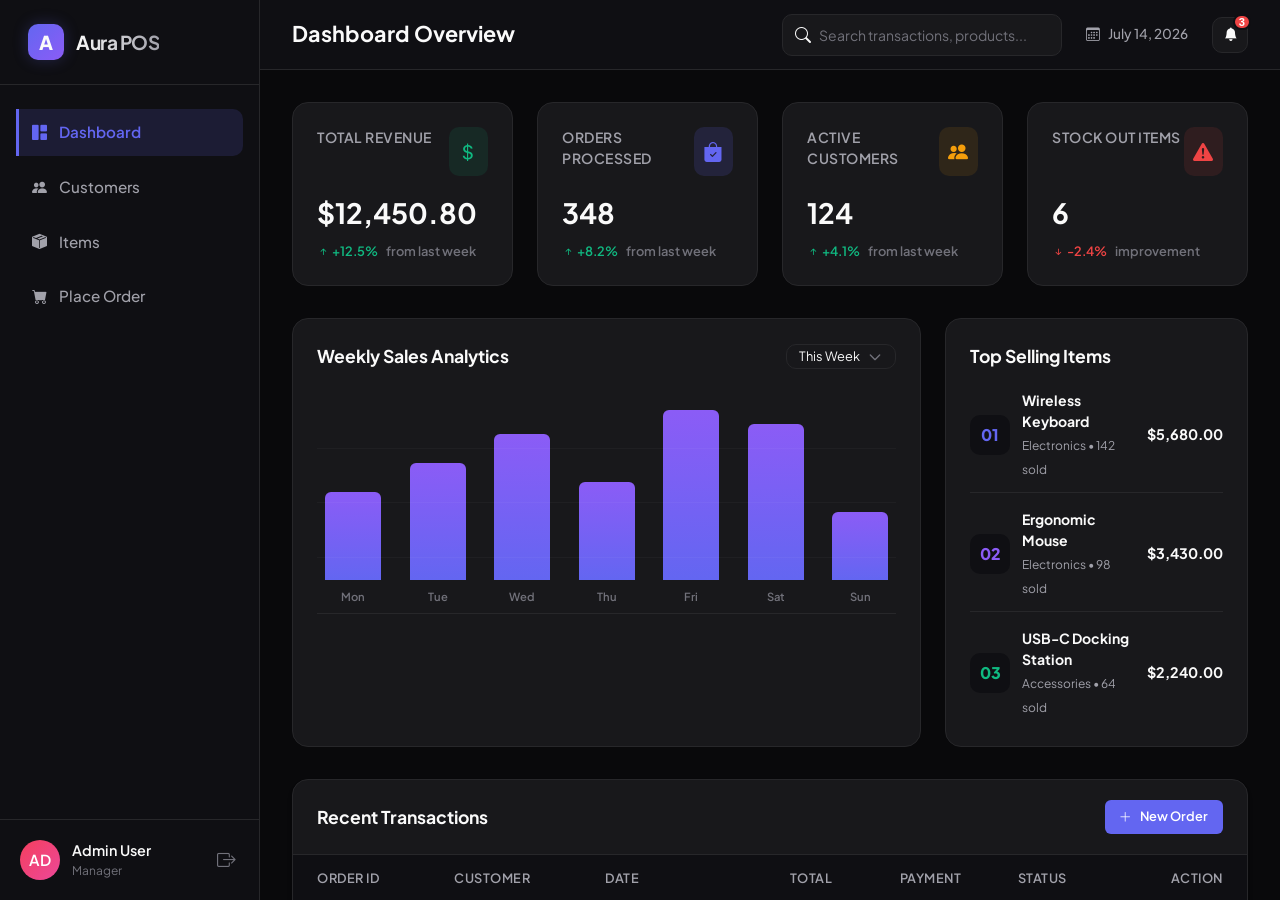
==== dashboard.html @ 055e4d1b "First Commited" ====
<!DOCTYPE html>
<html lang="en">
<head>
  <meta charset="UTF-8">
  <meta name="viewport" content="width=device-width, initial-scale=1.0">
  <title>Aura POS - Dashboard</title>
  <!-- Bootstrap Icons CDN -->
  <link rel="stylesheet" href="https://cdn.jsdelivr.net/npm/bootstrap-icons@1.11.3/font/bootstrap-icons.min.css">
  <!-- Shared CSS -->
  <link rel="stylesheet" href="styles.css">
</head>
<body>

  <div class="app-container">
    <!-- Sidebar -->
    <aside class="sidebar">
      <div class="sidebar-logo">
        <div class="logo-icon">A</div>
        <span class="logo-text">Aura POS</span>
      </div>
      
      <nav class="sidebar-nav">
        <a href="dashboard.html" class="nav-link active">
          <i class="bi bi-grid-1x2-fill"></i>
          <span>Dashboard</span>
        </a>
        <a href="customers.html" class="nav-link">
          <i class="bi bi-people-fill"></i>
          <span>Customers</span>
        </a>
        <a href="items.html" class="nav-link">
          <i class="bi bi-box-seam-fill"></i>
          <span>Items</span>
        </a>
        <a href="orders.html" class="nav-link">
          <i class="bi bi-cart-fill"></i>
          <span>Place Order</span>
        </a>
      </nav>

      <div class="sidebar-footer">
        <div class="user-avatar">AD</div>
        <div class="user-info">
          <span class="user-name">Admin User</span>
          <span class="user-role">Manager</span>
        </div>
        <a href="login.html" class="logout-btn" title="Logout">
          <i class="bi bi-box-arrow-right" style="font-size: 1.15rem;"></i>
        </a>
      </div>
    </aside>

    <!-- Main Wrapper -->
    <div class="main-wrapper">
      <!-- Header -->
      <header class="main-header">
        <div class="header-title">
          <h1>Dashboard Overview</h1>
        </div>
        
        <div class="header-actions">
          <div class="search-bar">
            <i class="bi bi-search"></i>
            <input type="text" placeholder="Search transactions, products...">
          </div>
          
          <div class="header-date">
            <i class="bi bi-calendar3"></i>
            <span>July 14, 2026</span>
          </div>

          <button class="header-btn" title="Notifications">
            <i class="bi bi-bell-fill"></i>
            <span class="notification-badge">3</span>
          </button>
        </div>
      </header>

      <!-- Page Content -->
      <main class="page-content">
        <!-- Stats Cards Grid -->
        <div class="grid grid-cols-4" style="margin-bottom: 2rem;">
          
          <!-- Card 1 -->
          <div class="card stat-card">
            <div class="stat-header">
              <span class="stat-title">Total Revenue</span>
              <div class="stat-icon-wrapper success">
                <i class="bi bi-currency-dollar" style="font-size: 1.25rem;"></i>
              </div>
            </div>
            <div class="stat-value">$12,450.80</div>
            <div class="stat-footer">
              <span class="trend-up"><i class="bi bi-arrow-up-short"></i> +12.5%</span>
              <span class="stat-desc">from last week</span>
            </div>
          </div>

          <!-- Card 2 -->
          <div class="card stat-card">
            <div class="stat-header">
              <span class="stat-title">Orders Processed</span>
              <div class="stat-icon-wrapper primary">
                <i class="bi bi-bag-check-fill" style="font-size: 1.25rem;"></i>
              </div>
            </div>
            <div class="stat-value">348</div>
            <div class="stat-footer">
              <span class="trend-up"><i class="bi bi-arrow-up-short"></i> +8.2%</span>
              <span class="stat-desc">from last week</span>
            </div>
          </div>

          <!-- Card 3 -->
          <div class="card stat-card">
            <div class="stat-header">
              <span class="stat-title">Active Customers</span>
              <div class="stat-icon-wrapper warning">
                <i class="bi bi-people-fill" style="font-size: 1.25rem;"></i>
              </div>
            </div>
            <div class="stat-value">124</div>
            <div class="stat-footer">
              <span class="trend-up"><i class="bi bi-arrow-up-short"></i> +4.1%</span>
              <span class="stat-desc">from last week</span>
            </div>
          </div>

          <!-- Card 4 -->
          <div class="card stat-card">
            <div class="stat-header">
              <span class="stat-title">Stock Out Items</span>
              <div class="stat-icon-wrapper danger">
                <i class="bi bi-exclamation-triangle-fill" style="font-size: 1.25rem;"></i>
              </div>
            </div>
            <div class="stat-value">6</div>
            <div class="stat-footer">
              <span class="trend-down"><i class="bi bi-arrow-down-short"></i> -2.4%</span>
              <span class="stat-desc">improvement</span>
            </div>
          </div>

        </div>

        <!-- Charts and Main Info Section -->
        <div class="grid grid-cols-3" style="margin-bottom: 2rem;">
          
          <!-- Sales Chart Mockup -->
          <div class="card" style="grid-column: span 2;">
            <div style="display: flex; justify-content: space-between; align-items: center; margin-bottom: 1.5rem;">
              <h3 style="font-weight: 700; font-size: 1.1rem;">Weekly Sales Analytics</h3>
              <select class="form-control" style="width: auto; padding: 0.25rem 2rem 0.25rem 0.75rem; font-size: 0.8rem; background-color: var(--bg-surface);">
                <option>This Week</option>
                <option>Last Week</option>
                <option>This Month</option>
              </select>
            </div>
            
            <div class="chart-container">
              <!-- Grid lines -->
              <div class="chart-grid-line line-25"></div>
              <div class="chart-grid-line line-50"></div>
              <div class="chart-grid-line line-75"></div>
              
              <!-- Bars -->
              <div class="chart-bar-wrapper">
                <div class="chart-bar" style="height: 45%;" data-value="$1,200"></div>
                <span class="chart-label">Mon</span>
              </div>
              <div class="chart-bar-wrapper">
                <div class="chart-bar" style="height: 60%;" data-value="$1,600"></div>
                <span class="chart-label">Tue</span>
              </div>
              <div class="chart-bar-wrapper">
                <div class="chart-bar" style="height: 75%;" data-value="$2,100"></div>
                <span class="chart-label">Wed</span>
              </div>
              <div class="chart-bar-wrapper">
                <div class="chart-bar" style="height: 50%;" data-value="$1,450"></div>
                <span class="chart-label">Thu</span>
              </div>
              <div class="chart-bar-wrapper">
                <div class="chart-bar" style="height: 90%;" data-value="$2,700"></div>
                <span class="chart-label">Fri</span>
              </div>
              <div class="chart-bar-wrapper">
                <div class="chart-bar" style="height: 80%;" data-value="$2,350"></div>
                <span class="chart-label">Sat</span>
              </div>
              <div class="chart-bar-wrapper">
                <div class="chart-bar" style="height: 35%;" data-value="$980"></div>
                <span class="chart-label">Sun</span>
              </div>
            </div>
          </div>

          <!-- Top Products -->
          <div class="card">
            <h3 style="font-weight: 700; font-size: 1.1rem; margin-bottom: 1.25rem;">Top Selling Items</h3>
            <div style="display: flex; flex-direction: column; gap: 1rem;">
              
              <div style="display: flex; align-items: center; gap: 0.75rem; border-bottom: 1px solid var(--border-color); padding-bottom: 0.75rem;">
                <div style="width: 2.5rem; height: 2.5rem; background-color: var(--bg-secondary); border-radius: var(--radius-md); display: flex; align-items: center; justify-content: center; font-weight: 800; color: var(--primary);">01</div>
                <div style="flex: 1;">
                  <h4 style="font-size: 0.875rem; font-weight: 700;">Wireless Keyboard</h4>
                  <span style="font-size: 0.75rem; color: var(--text-secondary);">Electronics • 142 sold</span>
                </div>
                <div style="font-weight: 700; font-size: 0.9rem; color: var(--text-primary);">$5,680.00</div>
              </div>

              <div style="display: flex; align-items: center; gap: 0.75rem; border-bottom: 1px solid var(--border-color); padding-bottom: 0.75rem;">
                <div style="width: 2.5rem; height: 2.5rem; background-color: var(--bg-secondary); border-radius: var(--radius-md); display: flex; align-items: center; justify-content: center; font-weight: 800; color: var(--accent);">02</div>
                <div style="flex: 1;">
                  <h4 style="font-size: 0.875rem; font-weight: 700;">Ergonomic Mouse</h4>
                  <span style="font-size: 0.75rem; color: var(--text-secondary);">Electronics • 98 sold</span>
                </div>
                <div style="font-weight: 700; font-size: 0.9rem; color: var(--text-primary);">$3,430.00</div>
              </div>

              <div style="display: flex; align-items: center; gap: 0.75rem; padding-bottom: 0.25rem;">
                <div style="width: 2.5rem; height: 2.5rem; background-color: var(--bg-secondary); border-radius: var(--radius-md); display: flex; align-items: center; justify-content: center; font-weight: 800; color: var(--success);">03</div>
                <div style="flex: 1;">
                  <h4 style="font-size: 0.875rem; font-weight: 700;">USB-C Docking Station</h4>
                  <span style="font-size: 0.75rem; color: var(--text-secondary);">Accessories • 64 sold</span>
                </div>
                <div style="font-weight: 700; font-size: 0.9rem; color: var(--text-primary);">$2,240.00</div>
              </div>

            </div>
          </div>

        </div>

        <!-- Recent Transactions Table -->
        <div class="table-container">
          <div class="table-header">
            <h3>Recent Transactions</h3>
            <a href="orders.html" class="btn btn-primary btn-sm">
              <i class="bi bi-plus-lg"></i> New Order
            </a>
          </div>
          <div class="table-wrapper">
            <table>
              <thead>
                <tr>
                  <th>Order ID</th>
                  <th>Customer</th>
                  <th>Date</th>
                  <th>Total</th>
                  <th>Payment</th>
                  <th>Status</th>
                  <th>Action</th>
                </tr>
              </thead>
              <tbody>
                <tr>
                  <td>#ORD-8942</td>
                  <td>Kasun Perera</td>
                  <td>Today, 02:40 PM</td>
                  <td>$185.00</td>
                  <td><span class="badge badge-primary"><i class="bi bi-credit-card-2-front-fill"></i> Card</span></td>
                  <td><span class="badge badge-success"><span class="status-dot"></span> Completed</span></td>
                  <td><button class="btn btn-secondary btn-sm btn-icon"><i class="bi bi-eye-fill"></i></button></td>
                </tr>
                <tr>
                  <td>#ORD-8941</td>
                  <td>Nimal Silva</td>
                  <td>Today, 01:15 PM</td>
                  <td>$45.50</td>
                  <td><span class="badge badge-success"><i class="bi bi-cash-stack"></i> Cash</span></td>
                  <td><span class="badge badge-success"><span class="status-dot"></span> Completed</span></td>
                  <td><button class="btn btn-secondary btn-sm btn-icon"><i class="bi bi-eye-fill"></i></button></td>
                </tr>
                <tr>
                  <td>#ORD-8940</td>
                  <td>Amali Fernando</td>
                  <td>Today, 11:30 AM</td>
                  <td>$320.00</td>
                  <td><span class="badge badge-primary"><i class="bi bi-credit-card-2-front-fill"></i> Card</span></td>
                  <td><span class="badge badge-warning"><span class="status-dot"></span> Pending</span></td>
                  <td><button class="btn btn-secondary btn-sm btn-icon"><i class="bi bi-eye-fill"></i></button></td>
                </tr>
                <tr>
                  <td>#ORD-8939</td>
                  <td>Saman Kumara</td>
                  <td>Yesterday, 06:10 PM</td>
                  <td>$12.00</td>
                  <td><span class="badge badge-success"><i class="bi bi-cash-stack"></i> Cash</span></td>
                  <td><span class="badge badge-danger"><span class="status-dot"></span> Cancelled</span></td>
                  <td><button class="btn btn-secondary btn-sm btn-icon"><i class="bi bi-eye-fill"></i></button></td>
                </tr>
              </tbody>
            </table>
          </div>
        </div>

      </main>
    </div>
  </div>

</body>
</html>
---- styles.css ----
@import url('https://fonts.googleapis.com/css2?family=Plus+Jakarta+Sans:wght@300;400;500;600;700;800&display=swap');

:root {
  --bg-primary: #09090b;
  --bg-secondary: #0f0f13;
  --bg-surface: #18181b;
  --bg-surface-hover: #222227;
  --bg-card: #18181b;
  
  --border-color: #27272a;
  --border-color-hover: #3f3f46;
  
  --text-primary: #fafafa;
  --text-secondary: #a1a1aa;
  --text-muted: #71717a;
  
  --primary: #6366f1;
  --primary-hover: #4f46e5;
  --primary-light: rgba(99, 102, 241, 0.15);
  
  --accent: #8b5cf6;
  --accent-hover: #7c3aed;
  
  --success: #10b981;
  --success-light: rgba(16, 185, 129, 0.1);
  
  --warning: #f59e0b;
  --warning-light: rgba(245, 158, 11, 0.1);
  
  --danger: #ef4444;
  --danger-light: rgba(239, 68, 68, 0.1);
  
  --font-sans: 'Plus Jakarta Sans', sans-serif;
  --sidebar-width: 260px;
  
  --shadow-sm: 0 1px 2px 0 rgba(0, 0, 0, 0.05);
  --shadow-md: 0 4px 6px -1px rgba(0, 0, 0, 0.1), 0 2px 4px -1px rgba(0, 0, 0, 0.06);
  --shadow-lg: 0 10px 15px -3px rgba(0, 0, 0, 0.1), 0 4px 6px -2px rgba(0, 0, 0, 0.05);
  --shadow-glow: 0 0 15px rgba(99, 102, 241, 0.25);
  
  --radius-sm: 6px;
  --radius-md: 10px;
  --radius-lg: 16px;
  --radius-xl: 24px;
}

* {
  box-sizing: border-box;
  margin: 0;
  padding: 0;
}

body {
  font-family: var(--font-sans);
  background-color: var(--bg-primary);
  color: var(--text-primary);
  line-height: 1.5;
  overflow: hidden;
  -webkit-font-smoothing: antialiased;
}

/* Custom Scrollbar */
::-webkit-scrollbar {
  width: 6px;
  height: 6px;
}

::-webkit-scrollbar-track {
  background: var(--bg-secondary);
}

::-webkit-scrollbar-thumb {
  background: var(--border-color);
  border-radius: var(--radius-sm);
}

::-webkit-scrollbar-thumb:hover {
  background: var(--border-color-hover);
}

/* Icons */
.lucide {
  width: 1.25rem;
  height: 1.25rem;
  stroke-width: 2;
  vertical-align: middle;
}

/* App Layout */
.app-container {
  display: flex;
  height: 100vh;
  width: 100vw;
  background-color: var(--bg-primary);
}

/* Sidebar Styling */
.sidebar {
  width: var(--sidebar-width);
  height: 100%;
  background-color: var(--bg-secondary);
  border-right: 1px solid var(--border-color);
  display: flex;
  flex-direction: column;
  flex-shrink: 0;
  z-index: 10;
}

.sidebar-logo {
  padding: 1.5rem 1.75rem;
  display: flex;
  align-items: center;
  gap: 0.75rem;
  border-bottom: 1px solid var(--border-color);
}

.logo-icon {
  background: linear-gradient(135deg, var(--primary), var(--accent));
  color: var(--text-primary);
  width: 2.25rem;
  height: 2.25rem;
  border-radius: var(--radius-md);
  display: flex;
  align-items: center;
  justify-content: center;
  font-weight: 800;
  font-size: 1.2rem;
  box-shadow: var(--shadow-glow);
}

.logo-text {
  font-size: 1.2rem;
  font-weight: 700;
  letter-spacing: -0.5px;
  background: linear-gradient(to right, var(--text-primary), var(--text-secondary));
  -webkit-background-clip: text;
  -webkit-text-fill-color: transparent;
}

.sidebar-nav {
  flex: 1;
  padding: 1.5rem 1rem;
  display: flex;
  flex-direction: column;
  gap: 0.5rem;
  overflow-y: auto;
}

.nav-link {
  display: flex;
  align-items: center;
  gap: 0.75rem;
  padding: 0.75rem 1rem;
  color: var(--text-secondary);
  text-decoration: none;
  border-radius: var(--radius-md);
  font-weight: 500;
  font-size: 0.95rem;
  transition: all 0.2s cubic-bezier(0.4, 0, 0.2, 1);
}

.nav-link:hover {
  background-color: var(--bg-surface-hover);
  color: var(--text-primary);
}

.nav-link.active {
  background: var(--primary-light);
  color: var(--primary);
  font-weight: 600;
  border-left: 3px solid var(--primary);
  border-radius: 0 var(--radius-md) var(--radius-md) 0;
  padding-left: calc(1rem - 3px);
}

.nav-link .lucide {
  color: inherit;
}

.sidebar-footer {
  padding: 1.25rem;
  border-top: 1px solid var(--border-color);
  display: flex;
  align-items: center;
  gap: 0.75rem;
}

.user-avatar {
  width: 2.5rem;
  height: 2.5rem;
  border-radius: 50%;
  background: linear-gradient(135deg, #f43f5e, #ec4899);
  display: flex;
  align-items: center;
  justify-content: center;
  font-weight: 600;
  color: #fff;
  font-size: 0.95rem;
}

.user-info {
  display: flex;
  flex-direction: column;
}

.user-name {
  font-weight: 600;
  font-size: 0.9rem;
  color: var(--text-primary);
}

.user-role {
  font-size: 0.75rem;
  color: var(--text-muted);
}

.logout-btn {
  margin-left: auto;
  background: none;
  border: none;
  color: var(--text-muted);
  cursor: pointer;
  padding: 0.25rem;
  border-radius: var(--radius-sm);
  display: flex;
  align-items: center;
  justify-content: center;
  transition: all 0.2s;
}

.logout-btn:hover {
  color: var(--danger);
  background-color: var(--danger-light);
}

/* Main Content Wrapper */
.main-wrapper {
  flex: 1;
  display: flex;
  flex-direction: column;
  height: 100%;
  overflow: hidden;
  background-color: var(--bg-primary);
}

/* Header Styling */
.main-header {
  height: 70px;
  border-bottom: 1px solid var(--border-color);
  padding: 0 2rem;
  display: flex;
  align-items: center;
  justify-content: space-between;
  background-color: var(--bg-secondary);
}

.header-title h1 {
  font-size: 1.35rem;
  font-weight: 700;
  color: var(--text-primary);
}

.header-actions {
  display: flex;
  align-items: center;
  gap: 1.5rem;
}

.search-bar {
  display: flex;
  align-items: center;
  background-color: var(--bg-surface);
  border: 1px solid var(--border-color);
  border-radius: var(--radius-md);
  padding: 0.5rem 0.75rem;
  width: 280px;
  gap: 0.5rem;
  transition: border-color 0.2s;
}

.search-bar:focus-within {
  border-color: var(--primary);
}

.search-bar input {
  background: none;
  border: none;
  color: var(--text-primary);
  font-family: inherit;
  font-size: 0.875rem;
  width: 100%;
  outline: none;
}

.search-bar input::placeholder {
  color: var(--text-muted);
}

.search-bar .lucide {
  color: var(--text-muted);
}

.header-btn {
  background-color: var(--bg-surface);
  border: 1px solid var(--border-color);
  color: var(--text-primary);
  width: 2.25rem;
  height: 2.25rem;
  border-radius: var(--radius-md);
  display: flex;
  align-items: center;
  justify-content: center;
  cursor: pointer;
  position: relative;
  transition: all 0.2s;
}

.header-btn:hover {
  background-color: var(--bg-surface-hover);
  border-color: var(--border-color-hover);
}

.notification-badge {
  position: absolute;
  top: -4px;
  right: -4px;
  background-color: var(--danger);
  color: white;
  font-size: 0.7rem;
  font-weight: 700;
  min-width: 16px;
  height: 16px;
  border-radius: 8px;
  display: flex;
  align-items: center;
  justify-content: center;
  padding: 0 4px;
  border: 2px solid var(--bg-secondary);
}

.header-date {
  font-size: 0.85rem;
  color: var(--text-secondary);
  font-weight: 500;
  display: flex;
  align-items: center;
  gap: 0.5rem;
}

/* Page Container (Content Scrollable) */
.page-content {
  flex: 1;
  padding: 2rem;
  overflow-y: auto;
}

/* Grid Layouts */
.grid {
  display: grid;
  gap: 1.5rem;
}

.grid-cols-1 { grid-template-columns: repeat(1, minmax(0, 1fr)); }
.grid-cols-2 { grid-template-columns: repeat(2, minmax(0, 1fr)); }
.grid-cols-3 { grid-template-columns: repeat(3, minmax(0, 1fr)); }
.grid-cols-4 { grid-template-columns: repeat(4, minmax(0, 1fr)); }

@media (max-width: 1200px) {
  .grid-cols-4 { grid-template-columns: repeat(2, minmax(0, 1fr)); }
  .grid-cols-3 { grid-template-columns: repeat(2, minmax(0, 1fr)); }
}

@media (max-width: 768px) {
  .grid-cols-4, .grid-cols-3, .grid-cols-2 { grid-template-columns: 1fr; }
}

/* Cards System */
.card {
  background-color: var(--bg-card);
  border: 1px solid var(--border-color);
  border-radius: var(--radius-lg);
  padding: 1.5rem;
  position: relative;
  overflow: hidden;
  transition: all 0.3s cubic-bezier(0.4, 0, 0.2, 1);
}

.card:hover {
  transform: translateY(-2px);
  border-color: var(--border-color-hover);
  box-shadow: var(--shadow-md);
}

/* Stat Cards specific */
.stat-card {
  display: flex;
  flex-direction: column;
  justify-content: space-between;
}

.stat-header {
  display: flex;
  justify-content: space-between;
  align-items: flex-start;
  margin-bottom: 1rem;
}

.stat-title {
  font-size: 0.875rem;
  font-weight: 600;
  color: var(--text-secondary);
  text-transform: uppercase;
  letter-spacing: 0.5px;
}

.stat-icon-wrapper {
  padding: 0.6rem;
  border-radius: var(--radius-md);
  display: flex;
  align-items: center;
  justify-content: center;
}

.stat-icon-wrapper.primary { background-color: var(--primary-light); color: var(--primary); }
.stat-icon-wrapper.success { background-color: var(--success-light); color: var(--success); }
.stat-icon-wrapper.warning { background-color: var(--warning-light); color: var(--warning); }
.stat-icon-wrapper.danger { background-color: var(--danger-light); color: var(--danger); }

.stat-value {
  font-size: 1.75rem;
  font-weight: 700;
  color: var(--text-primary);
  margin-bottom: 0.5rem;
}

.stat-footer {
  display: flex;
  align-items: center;
  gap: 0.5rem;
  font-size: 0.8rem;
  font-weight: 600;
}

.trend-up { color: var(--success); display: flex; align-items: center; gap: 0.1rem; }
.trend-down { color: var(--danger); display: flex; align-items: center; gap: 0.1rem; }
.trend-neutral { color: var(--text-muted); }

.stat-desc {
  color: var(--text-muted);
}

/* Form Styles */
.form-group {
  margin-bottom: 1.25rem;
  display: flex;
  flex-direction: column;
  gap: 0.4rem;
}

.form-group label {
  font-size: 0.85rem;
  font-weight: 600;
  color: var(--text-secondary);
}

.form-control {
  background-color: var(--bg-secondary);
  border: 1px solid var(--border-color);
  border-radius: var(--radius-md);
  color: var(--text-primary);
  padding: 0.65rem 0.85rem;
  font-family: inherit;
  font-size: 0.9rem;
  outline: none;
  transition: all 0.2s;
}

.form-control:focus {
  border-color: var(--primary);
  box-shadow: 0 0 0 2px var(--primary-light);
}

.form-control::placeholder {
  color: var(--text-muted);
}

select.form-control {
  appearance: none;
  background-image: url("data:image/svg+xml,%3Csvg xmlns='http://www.w3.org/2000/svg' fill='none' viewBox='0 0 24 24' stroke='%2371717a' stroke-width='2'%3E%3Cpath stroke-linecap='round' stroke-linejoin='round' d='M19 9l-7 7-7-7'/%3E%3C/svg%3E");
  background-repeat: no-repeat;
  background-position: right 0.75rem center;
  background-size: 1rem;
  padding-right: 2.25rem;
}

/* Buttons */
.btn {
  display: inline-flex;
  align-items: center;
  justify-content: center;
  gap: 0.5rem;
  font-family: inherit;
  font-size: 0.875rem;
  font-weight: 600;
  padding: 0.65rem 1.25rem;
  border-radius: var(--radius-md);
  border: 1px solid transparent;
  cursor: pointer;
  transition: all 0.2s cubic-bezier(0.4, 0, 0.2, 1);
  text-decoration: none;
}

.btn-primary {
  background-color: var(--primary);
  color: white;
}

.btn-primary:hover {
  background-color: var(--primary-hover);
  box-shadow: var(--shadow-glow);
}

.btn-secondary {
  background-color: var(--bg-surface);
  border-color: var(--border-color);
  color: var(--text-primary);
}

.btn-secondary:hover {
  background-color: var(--bg-surface-hover);
  border-color: var(--border-color-hover);
}

.btn-danger {
  background-color: var(--danger);
  color: white;
}

.btn-danger:hover {
  background-color: #dc2626;
}

.btn-success {
  background-color: var(--success);
  color: white;
}

.btn-success:hover {
  background-color: #059669;
}

.btn-sm {
  padding: 0.4rem 0.85rem;
  font-size: 0.8rem;
  border-radius: var(--radius-sm);
}

.btn-icon {
  padding: 0.5rem;
  border-radius: var(--radius-md);
  aspect-ratio: 1;
}

/* Modern Tables styling */
.table-container {
  background-color: var(--bg-card);
  border: 1px solid var(--border-color);
  border-radius: var(--radius-lg);
  overflow: hidden;
  box-shadow: var(--shadow-md);
}

.table-header {
  padding: 1.25rem 1.5rem;
  border-bottom: 1px solid var(--border-color);
  display: flex;
  justify-content: space-between;
  align-items: center;
  flex-wrap: wrap;
  gap: 1rem;
}

.table-header h3 {
  font-size: 1.1rem;
  font-weight: 700;
}

.table-wrapper {
  overflow-x: auto;
}

table {
  width: 100%;
  border-collapse: collapse;
  text-align: left;
  font-size: 0.9rem;
}

th {
  background-color: var(--bg-secondary);
  color: var(--text-secondary);
  font-weight: 600;
  padding: 0.9rem 1.5rem;
  border-bottom: 1px solid var(--border-color);
  font-size: 0.8rem;
  text-transform: uppercase;
  letter-spacing: 0.5px;
}

td {
  padding: 1rem 1.5rem;
  border-bottom: 1px solid var(--border-color);
  color: var(--text-primary);
  font-weight: 500;
}

tr:last-child td {
  border-bottom: none;
}

tr {
  transition: background-color 0.2s;
}

tr:hover td {
  background-color: var(--bg-surface-hover);
}

/* Badges */
.badge {
  display: inline-flex;
  align-items: center;
  gap: 0.25rem;
  padding: 0.25rem 0.6rem;
  border-radius: var(--radius-xl);
  font-size: 0.75rem;
  font-weight: 700;
  text-transform: uppercase;
}

.badge-success { background-color: var(--success-light); color: var(--success); }
.badge-warning { background-color: var(--warning-light); color: var(--warning); }
.badge-danger { background-color: var(--danger-light); color: var(--danger); }
.badge-primary { background-color: var(--primary-light); color: var(--primary); }

.status-dot {
  width: 6px;
  height: 6px;
  border-radius: 50%;
  display: inline-block;
}
.badge-success .status-dot { background-color: var(--success); }
.badge-warning .status-dot { background-color: var(--warning); }
.badge-danger .status-dot { background-color: var(--danger); }
.badge-primary .status-dot { background-color: var(--primary); }

/* Login Page Styling */
.login-body {
  height: 100vh;
  width: 100vw;
  display: flex;
  align-items: center;
  justify-content: center;
  background: radial-gradient(circle at 10% 20%, rgba(99, 102, 241, 0.15) 0%, transparent 40%),
              radial-gradient(circle at 90% 80%, rgba(139, 92, 246, 0.15) 0%, transparent 40%),
              var(--bg-primary);
  overflow: auto;
}

.login-container {
  width: 100%;
  max-width: 440px;
  padding: 1.5rem;
}

.login-card {
  background: rgba(24, 24, 27, 0.75);
  backdrop-filter: blur(16px);
  -webkit-backdrop-filter: blur(16px);
  border: 1px solid rgba(255, 255, 255, 0.08);
  border-radius: var(--radius-xl);
  padding: 2.5rem;
  box-shadow: 0 20px 40px -15px rgba(0, 0, 0, 0.5);
  animation: floatIn 0.6s cubic-bezier(0.16, 1, 0.3, 1);
}

@keyframes floatIn {
  from {
    opacity: 0;
    transform: translateY(20px);
  }
  to {
    opacity: 1;
    transform: translateY(0);
  }
}

.login-header {
  text-align: center;
  margin-bottom: 2rem;
}

.login-logo {
  display: inline-flex;
  align-items: center;
  gap: 0.75rem;
  margin-bottom: 1.25rem;
}

.login-header h2 {
  font-size: 1.75rem;
  font-weight: 800;
  margin-bottom: 0.4rem;
  background: linear-gradient(to right, #ffffff, #a1a1aa);
  -webkit-background-clip: text;
  -webkit-text-fill-color: transparent;
}

.login-header p {
  color: var(--text-secondary);
  font-size: 0.9rem;
}

/* Split Layouts (for Item Manage / Customer Manage) */
.page-layout-split {
  display: grid;
  grid-template-columns: 320px 1fr;
  gap: 1.5rem;
  height: 100%;
  align-items: start;
}

@media (max-width: 1024px) {
  .page-layout-split {
    grid-template-columns: 1fr;
  }
}

/* Product Cards (Items View) */
.product-card {
  background-color: var(--bg-card);
  border: 1px solid var(--border-color);
  border-radius: var(--radius-lg);
  overflow: hidden;
  position: relative;
  transition: all 0.3s;
  display: flex;
  flex-direction: column;
}

.product-card:hover {
  transform: translateY(-4px);
  border-color: var(--border-color-hover);
  box-shadow: var(--shadow-md);
}

.product-image-container {
  height: 160px;
  background-color: var(--bg-secondary);
  position: relative;
  display: flex;
  align-items: center;
  justify-content: center;
  color: var(--text-muted);
}

.product-image-placeholder {
  display: flex;
  flex-direction: column;
  align-items: center;
  gap: 0.5rem;
}

.product-image-placeholder .lucide {
  width: 2.5rem;
  height: 2.5rem;
}

.product-badge {
  position: absolute;
  top: 0.75rem;
  right: 0.75rem;
  z-index: 2;
}

.product-details {
  padding: 1.25rem;
  flex: 1;
  display: flex;
  flex-direction: column;
  justify-content: space-between;
  gap: 0.75rem;
}

.product-meta {
  display: flex;
  justify-content: space-between;
  align-items: center;
}

.product-code {
  font-size: 0.75rem;
  font-weight: 700;
  color: var(--primary);
  background-color: var(--primary-light);
  padding: 0.2rem 0.5rem;
  border-radius: var(--radius-sm);
}

.product-stock {
  font-size: 0.75rem;
  color: var(--text-secondary);
  font-weight: 600;
}

.product-name {
  font-size: 1rem;
  font-weight: 700;
  color: var(--text-primary);
  line-height: 1.3;
}

.product-price-row {
  display: flex;
  justify-content: space-between;
  align-items: center;
  margin-top: auto;
  border-top: 1px solid var(--border-color);
  padding-top: 0.75rem;
}

.product-price {
  font-size: 1.2rem;
  font-weight: 800;
  color: var(--text-primary);
}

/* Place Order Specific Screen */
.order-layout {
  display: grid;
  grid-template-columns: 1fr 400px;
  gap: 1.5rem;
  height: calc(100vh - 70px - 4rem); /* Header and padding offsets */
  overflow: hidden;
}

@media (max-width: 1200px) {
  .order-layout {
    grid-template-columns: 1fr;
    height: auto;
    overflow: visible;
  }
}

.catalog-panel {
  display: flex;
  flex-direction: column;
  gap: 1rem;
  height: 100%;
  overflow: hidden;
}

.catalog-filters {
  display: flex;
  gap: 0.5rem;
  overflow-x: auto;
  padding-bottom: 0.25rem;
  flex-shrink: 0;
}

.filter-chip {
  background-color: var(--bg-surface);
  border: 1px solid var(--border-color);
  color: var(--text-secondary);
  padding: 0.5rem 1rem;
  border-radius: var(--radius-xl);
  font-size: 0.85rem;
  font-weight: 600;
  white-space: nowrap;
  cursor: pointer;
  transition: all 0.2s;
}

.filter-chip:hover, .filter-chip.active {
  background-color: var(--primary-light);
  color: var(--primary);
  border-color: var(--primary);
}

.catalog-grid {
  flex: 1;
  overflow-y: auto;
  padding-right: 0.25rem;
}

/* Cart Panel (Right Panel in Orders) */
.cart-panel {
  background-color: var(--bg-card);
  border: 1px solid var(--border-color);
  border-radius: var(--radius-lg);
  display: flex;
  flex-direction: column;
  height: 100%;
  overflow: hidden;
  box-shadow: var(--shadow-lg);
}

.cart-header {
  padding: 1.25rem;
  border-bottom: 1px solid var(--border-color);
  display: flex;
  justify-content: space-between;
  align-items: center;
}

.cart-header h3 {
  font-size: 1.1rem;
  font-weight: 700;
  display: flex;
  align-items: center;
  gap: 0.5rem;
}

.cart-items {
  flex: 1;
  overflow-y: auto;
  padding: 1rem;
  display: flex;
  flex-direction: column;
  gap: 0.75rem;
}

.cart-item {
  display: flex;
  align-items: center;
  gap: 0.75rem;
  padding: 0.75rem;
  background-color: var(--bg-secondary);
  border: 1px solid var(--border-color);
  border-radius: var(--radius-md);
  transition: border-color 0.2s;
}

.cart-item:hover {
  border-color: var(--border-color-hover);
}

.cart-item-info {
  flex: 1;
}

.cart-item-name {
  font-size: 0.875rem;
  font-weight: 700;
  color: var(--text-primary);
  margin-bottom: 0.15rem;
}

.cart-item-price {
  font-size: 0.8rem;
  color: var(--text-muted);
}

.cart-qty-control {
  display: flex;
  align-items: center;
  gap: 0.5rem;
  background-color: var(--bg-surface);
  border: 1px solid var(--border-color);
  border-radius: var(--radius-sm);
  padding: 0.15rem;
}

.qty-btn {
  background: none;
  border: none;
  color: var(--text-secondary);
  cursor: pointer;
  width: 1.5rem;
  height: 1.5rem;
  display: flex;
  align-items: center;
  justify-content: center;
  border-radius: var(--radius-sm);
  transition: all 0.15s;
}

.qty-btn:hover {
  background-color: var(--bg-surface-hover);
  color: var(--text-primary);
}

.qty-val {
  font-size: 0.85rem;
  font-weight: 700;
  min-width: 1.25rem;
  text-align: center;
}

.cart-item-subtotal {
  font-size: 0.9rem;
  font-weight: 700;
  color: var(--text-primary);
  min-width: 70px;
  text-align: right;
}

.cart-item-remove {
  background: none;
  border: none;
  color: var(--text-muted);
  cursor: pointer;
  padding: 0.25rem;
  border-radius: var(--radius-sm);
  display: flex;
  align-items: center;
  justify-content: center;
  transition: color 0.15s;
}

.cart-item-remove:hover {
  color: var(--danger);
}

.cart-summary {
  padding: 1.25rem;
  background-color: var(--bg-secondary);
  border-top: 1px solid var(--border-color);
  display: flex;
  flex-direction: column;
  gap: 0.75rem;
}

.summary-row {
  display: flex;
  justify-content: space-between;
  font-size: 0.875rem;
  color: var(--text-secondary);
}

.summary-row.total {
  font-size: 1.25rem;
  font-weight: 800;
  color: var(--text-primary);
  border-top: 1px dashed var(--border-color);
  padding-top: 0.75rem;
  margin-top: 0.25rem;
}

.payment-options {
  display: grid;
  grid-template-columns: repeat(3, 1fr);
  gap: 0.5rem;
  margin-top: 0.25rem;
}

.payment-btn {
  background-color: var(--bg-surface);
  border: 1px solid var(--border-color);
  color: var(--text-secondary);
  padding: 0.5rem;
  border-radius: var(--radius-md);
  font-size: 0.75rem;
  font-weight: 700;
  display: flex;
  flex-direction: column;
  align-items: center;
  gap: 0.35rem;
  cursor: pointer;
  transition: all 0.2s;
}

.payment-btn:hover, .payment-btn.active {
  background-color: var(--primary-light);
  color: var(--primary);
  border-color: var(--primary);
}

.checkout-btn {
  width: 100%;
  padding: 0.85rem;
  font-size: 0.95rem;
  border-radius: var(--radius-md);
  margin-top: 0.5rem;
}

/* Quick Action / Floating buttons for CSS Interactions */
.add-btn-floating {
  position: fixed;
  bottom: 2rem;
  right: 2rem;
  background: linear-gradient(135deg, var(--primary), var(--accent));
  color: white;
  border: none;
  width: 3.5rem;
  height: 3.5rem;
  border-radius: 50%;
  display: flex;
  align-items: center;
  justify-content: center;
  box-shadow: 0 10px 25px -5px rgba(99, 102, 241, 0.4), var(--shadow-glow);
  cursor: pointer;
  z-index: 99;
  transition: all 0.3s;
}

.add-btn-floating:hover {
  transform: rotate(90deg) scale(1.05);
}

/* Custom visual chart placeholders (pure CSS) */
.chart-container {
  height: 220px;
  display: flex;
  align-items: flex-end;
  justify-content: space-between;
  padding: 1rem 0.5rem 0.5rem 0.5rem;
  border-bottom: 1px solid var(--border-color);
  position: relative;
}

.chart-bar-wrapper {
  display: flex;
  flex-direction: column;
  align-items: center;
  width: 10%;
  height: 100%;
  justify-content: flex-end;
}

.chart-bar {
  width: 100%;
  border-radius: var(--radius-sm) var(--radius-sm) 0 0;
  background: linear-gradient(to top, var(--primary), var(--accent));
  transition: height 1s ease-in-out;
  position: relative;
}

.chart-bar::after {
  content: attr(data-value);
  position: absolute;
  top: -20px;
  left: 50%;
  transform: translateX(-50%);
  font-size: 0.65rem;
  font-weight: 700;
  color: var(--text-secondary);
  opacity: 0;
  transition: opacity 0.2s;
}

.chart-bar-wrapper:hover .chart-bar::after {
  opacity: 1;
}

.chart-label {
  font-size: 0.7rem;
  color: var(--text-muted);
  font-weight: 600;
  margin-top: 0.5rem;
}

.chart-grid-line {
  position: absolute;
  left: 0;
  right: 0;
  height: 1px;
  background-color: rgba(255, 255, 255, 0.03);
  z-index: 1;
}
.line-25 { bottom: 25%; }
.line-50 { bottom: 50%; }
.line-75 { bottom: 75%; }
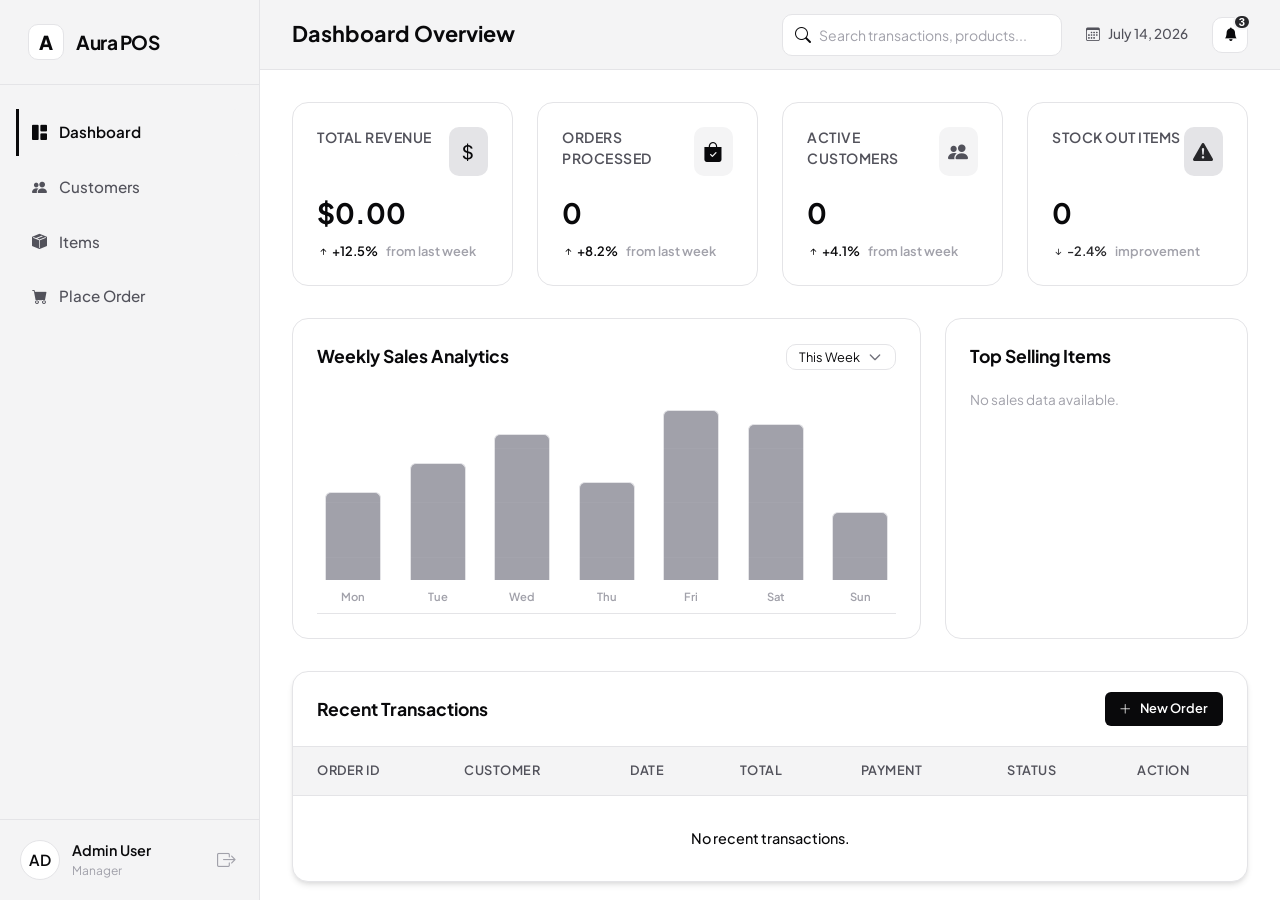
==== commit bc9df9e5: "All" ====
--- a/dashboard.html
+++ b/dashboard.html
@@ -89,7 +89,7 @@
                 <i class="bi bi-currency-dollar" style="font-size: 1.25rem;"></i>
               </div>
             </div>
-            <div class="stat-value">$12,450.80</div>
+            <div class="stat-value" id="dash-total-revenue">$0.00</div>
             <div class="stat-footer">
               <span class="trend-up"><i class="bi bi-arrow-up-short"></i> +12.5%</span>
               <span class="stat-desc">from last week</span>
@@ -104,7 +104,7 @@
                 <i class="bi bi-bag-check-fill" style="font-size: 1.25rem;"></i>
               </div>
             </div>
-            <div class="stat-value">348</div>
+            <div class="stat-value" id="dash-orders-processed">0</div>
             <div class="stat-footer">
               <span class="trend-up"><i class="bi bi-arrow-up-short"></i> +8.2%</span>
               <span class="stat-desc">from last week</span>
@@ -119,7 +119,7 @@
                 <i class="bi bi-people-fill" style="font-size: 1.25rem;"></i>
               </div>
             </div>
-            <div class="stat-value">124</div>
+            <div class="stat-value" id="dash-active-customers">0</div>
             <div class="stat-footer">
               <span class="trend-up"><i class="bi bi-arrow-up-short"></i> +4.1%</span>
               <span class="stat-desc">from last week</span>
@@ -134,7 +134,7 @@
                 <i class="bi bi-exclamation-triangle-fill" style="font-size: 1.25rem;"></i>
               </div>
             </div>
-            <div class="stat-value">6</div>
+            <div class="stat-value" id="dash-stock-out">0</div>
             <div class="stat-footer">
               <span class="trend-down"><i class="bi bi-arrow-down-short"></i> -2.4%</span>
               <span class="stat-desc">improvement</span>
@@ -198,35 +198,8 @@
           <!-- Top Products -->
           <div class="card">
             <h3 style="font-weight: 700; font-size: 1.1rem; margin-bottom: 1.25rem;">Top Selling Items</h3>
-            <div style="display: flex; flex-direction: column; gap: 1rem;">
-              
-              <div style="display: flex; align-items: center; gap: 0.75rem; border-bottom: 1px solid var(--border-color); padding-bottom: 0.75rem;">
-                <div style="width: 2.5rem; height: 2.5rem; background-color: var(--bg-secondary); border-radius: var(--radius-md); display: flex; align-items: center; justify-content: center; font-weight: 800; color: var(--primary);">01</div>
-                <div style="flex: 1;">
-                  <h4 style="font-size: 0.875rem; font-weight: 700;">Wireless Keyboard</h4>
-                  <span style="font-size: 0.75rem; color: var(--text-secondary);">Electronics • 142 sold</span>
-                </div>
-                <div style="font-weight: 700; font-size: 0.9rem; color: var(--text-primary);">$5,680.00</div>
-              </div>
-
-              <div style="display: flex; align-items: center; gap: 0.75rem; border-bottom: 1px solid var(--border-color); padding-bottom: 0.75rem;">
-                <div style="width: 2.5rem; height: 2.5rem; background-color: var(--bg-secondary); border-radius: var(--radius-md); display: flex; align-items: center; justify-content: center; font-weight: 800; color: var(--accent);">02</div>
-                <div style="flex: 1;">
-                  <h4 style="font-size: 0.875rem; font-weight: 700;">Ergonomic Mouse</h4>
-                  <span style="font-size: 0.75rem; color: var(--text-secondary);">Electronics • 98 sold</span>
-                </div>
-                <div style="font-weight: 700; font-size: 0.9rem; color: var(--text-primary);">$3,430.00</div>
-              </div>
-
-              <div style="display: flex; align-items: center; gap: 0.75rem; padding-bottom: 0.25rem;">
-                <div style="width: 2.5rem; height: 2.5rem; background-color: var(--bg-secondary); border-radius: var(--radius-md); display: flex; align-items: center; justify-content: center; font-weight: 800; color: var(--success);">03</div>
-                <div style="flex: 1;">
-                  <h4 style="font-size: 0.875rem; font-weight: 700;">USB-C Docking Station</h4>
-                  <span style="font-size: 0.75rem; color: var(--text-secondary);">Accessories • 64 sold</span>
-                </div>
-                <div style="font-weight: 700; font-size: 0.9rem; color: var(--text-primary);">$2,240.00</div>
-              </div>
-
+            <div style="display: flex; flex-direction: column; gap: 1rem;" id="dash-top-products">
+              <!-- Top products injected here -->
             </div>
           </div>
 
@@ -253,43 +226,8 @@
                   <th>Action</th>
                 </tr>
               </thead>
-              <tbody>
-                <tr>
-                  <td>#ORD-8942</td>
-                  <td>Kasun Perera</td>
-                  <td>Today, 02:40 PM</td>
-                  <td>$185.00</td>
-                  <td><span class="badge badge-primary"><i class="bi bi-credit-card-2-front-fill"></i> Card</span></td>
-                  <td><span class="badge badge-success"><span class="status-dot"></span> Completed</span></td>
-                  <td><button class="btn btn-secondary btn-sm btn-icon"><i class="bi bi-eye-fill"></i></button></td>
-                </tr>
-                <tr>
-                  <td>#ORD-8941</td>
-                  <td>Nimal Silva</td>
-                  <td>Today, 01:15 PM</td>
-                  <td>$45.50</td>
-                  <td><span class="badge badge-success"><i class="bi bi-cash-stack"></i> Cash</span></td>
-                  <td><span class="badge badge-success"><span class="status-dot"></span> Completed</span></td>
-                  <td><button class="btn btn-secondary btn-sm btn-icon"><i class="bi bi-eye-fill"></i></button></td>
-                </tr>
-                <tr>
-                  <td>#ORD-8940</td>
-                  <td>Amali Fernando</td>
-                  <td>Today, 11:30 AM</td>
-                  <td>$320.00</td>
-                  <td><span class="badge badge-primary"><i class="bi bi-credit-card-2-front-fill"></i> Card</span></td>
-                  <td><span class="badge badge-warning"><span class="status-dot"></span> Pending</span></td>
-                  <td><button class="btn btn-secondary btn-sm btn-icon"><i class="bi bi-eye-fill"></i></button></td>
-                </tr>
-                <tr>
-                  <td>#ORD-8939</td>
-                  <td>Saman Kumara</td>
-                  <td>Yesterday, 06:10 PM</td>
-                  <td>$12.00</td>
-                  <td><span class="badge badge-success"><i class="bi bi-cash-stack"></i> Cash</span></td>
-                  <td><span class="badge badge-danger"><span class="status-dot"></span> Cancelled</span></td>
-                  <td><button class="btn btn-secondary btn-sm btn-icon"><i class="bi bi-eye-fill"></i></button></td>
-                </tr>
+              <tbody id="dash-recent-transactions">
+                <!-- Transactions injected here -->
               </tbody>
             </table>
           </div>
@@ -299,5 +237,83 @@
     </div>
   </div>
 
+  <script>
+    function initDashboard() {
+      const items = JSON.parse(localStorage.getItem('items')) || [];
+      const customers = JSON.parse(localStorage.getItem('customers')) || [];
+      const orders = JSON.parse(localStorage.getItem('orders')) || [];
+
+      // Calculate Stats
+      const totalRevenue = orders.reduce((sum, o) => sum + o.total, 0);
+      const ordersProcessed = orders.length;
+      const activeCustomers = customers.filter(c => c.status === 'active').length;
+      const stockOutItems = items.filter(i => i.qty <= 0).length;
+
+      document.getElementById('dash-total-revenue').textContent = '$' + totalRevenue.toLocaleString(undefined, {minimumFractionDigits: 2, maximumFractionDigits: 2});
+      document.getElementById('dash-orders-processed').textContent = ordersProcessed;
+      document.getElementById('dash-active-customers').textContent = activeCustomers;
+      document.getElementById('dash-stock-out').textContent = stockOutItems;
+
+      // Calculate Top Products
+      let itemSales = {};
+      orders.forEach(o => {
+        o.items.forEach(i => {
+          if (!itemSales[i.code]) {
+            itemSales[i.code] = { name: i.name, category: i.category, qty: 0, rev: 0 };
+          }
+          itemSales[i.code].qty += i.cartQty;
+          itemSales[i.code].rev += (i.price * i.cartQty);
+        });
+      });
+
+      const topProducts = Object.values(itemSales).sort((a, b) => b.qty - a.qty).slice(0, 3);
+      const topProductsContainer = document.getElementById('dash-top-products');
+      topProductsContainer.innerHTML = '';
+      
+      if (topProducts.length === 0) {
+        topProductsContainer.innerHTML = '<p style="color: var(--text-muted); font-size: 0.85rem;">No sales data available.</p>';
+      } else {
+        topProducts.forEach((tp, idx) => {
+          topProductsContainer.innerHTML += `
+            <div style="display: flex; align-items: center; gap: 0.75rem; border-bottom: ${idx===2 ? 'none' : '1px solid var(--border-color)'}; padding-bottom: ${idx===2 ? '0' : '0.75rem'};">
+              <div style="width: 2.5rem; height: 2.5rem; background-color: var(--bg-secondary); border-radius: var(--radius-md); display: flex; align-items: center; justify-content: center; font-weight: 800; color: var(--text-primary); border: 1px solid var(--border-color);">0${idx + 1}</div>
+              <div style="flex: 1;">
+                <h4 style="font-size: 0.875rem; font-weight: 700;">${tp.name}</h4>
+                <span style="font-size: 0.75rem; color: var(--text-secondary);">${tp.category} &bull; ${tp.qty} sold</span>
+              </div>
+              <div style="font-weight: 700; font-size: 0.9rem; color: var(--text-primary);">$${tp.rev.toLocaleString(undefined, {minimumFractionDigits: 2, maximumFractionDigits: 2})}</div>
+            </div>
+          `;
+        });
+      }
+
+      // Recent Transactions
+      const recentOrders = [...orders].reverse().slice(0, 5);
+      const tbody = document.getElementById('dash-recent-transactions');
+      tbody.innerHTML = '';
+
+      if (recentOrders.length === 0) {
+        tbody.innerHTML = '<tr><td colspan="7" style="text-align: center; padding: 2rem;">No recent transactions.</td></tr>';
+      } else {
+        recentOrders.forEach(o => {
+          const cust = customers.find(c => c.id === o.customer);
+          const custName = cust ? cust.name : o.customer;
+          tbody.innerHTML += `
+            <tr>
+              <td style="font-weight: bold;">${o.id}</td>
+              <td>${custName}</td>
+              <td style="color: var(--text-secondary);">${o.date}</td>
+              <td style="font-weight: bold;">$${o.total.toFixed(2)}</td>
+              <td><span class="badge badge-success"><i class="bi bi-cash-stack"></i> Cash</span></td>
+              <td><span class="badge badge-success"><span class="status-dot"></span> Completed</span></td>
+              <td><button class="btn btn-secondary btn-sm btn-icon" title="View details (Coming Soon)"><i class="bi bi-eye-fill"></i></button></td>
+            </tr>
+          `;
+        });
+      }
+    }
+
+    initDashboard();
+  </script>
 </body>
 </html>
--- a/styles.css
+++ b/styles.css
@@ -1,34 +1,34 @@
 @import url('https://fonts.googleapis.com/css2?family=Plus+Jakarta+Sans:wght@300;400;500;600;700;800&display=swap');
 
 :root {
-  --bg-primary: #09090b;
-  --bg-secondary: #0f0f13;
-  --bg-surface: #18181b;
-  --bg-surface-hover: #222227;
-  --bg-card: #18181b;
+  --bg-primary: #ffffff;
+  --bg-secondary: #f4f4f5;
+  --bg-surface: #ffffff;
+  --bg-surface-hover: #f4f4f5;
+  --bg-card: #ffffff;
   
-  --border-color: #27272a;
-  --border-color-hover: #3f3f46;
+  --border-color: #e4e4e7;
+  --border-color-hover: #a1a1aa;
   
-  --text-primary: #fafafa;
-  --text-secondary: #a1a1aa;
-  --text-muted: #71717a;
+  --text-primary: #09090b;
+  --text-secondary: #52525b;
+  --text-muted: #a1a1aa;
   
-  --primary: #6366f1;
-  --primary-hover: #4f46e5;
-  --primary-light: rgba(99, 102, 241, 0.15);
+  --primary: #09090b;
+  --primary-hover: #27272a;
+  --primary-light: #f4f4f5;
   
-  --accent: #8b5cf6;
-  --accent-hover: #7c3aed;
+  --accent: #27272a;
+  --accent-hover: #09090b;
   
-  --success: #10b981;
-  --success-light: rgba(16, 185, 129, 0.1);
+  --success: #09090b;
+  --success-light: #e4e4e7;
   
-  --warning: #f59e0b;
-  --warning-light: rgba(245, 158, 11, 0.1);
+  --warning: #52525b;
+  --warning-light: #f4f4f5;
   
-  --danger: #ef4444;
-  --danger-light: rgba(239, 68, 68, 0.1);
+  --danger: #27272a;
+  --danger-light: #e4e4e7;
   
   --font-sans: 'Plus Jakarta Sans', sans-serif;
   --sidebar-width: 260px;
@@ -36,7 +36,7 @@
   --shadow-sm: 0 1px 2px 0 rgba(0, 0, 0, 0.05);
   --shadow-md: 0 4px 6px -1px rgba(0, 0, 0, 0.1), 0 2px 4px -1px rgba(0, 0, 0, 0.06);
   --shadow-lg: 0 10px 15px -3px rgba(0, 0, 0, 0.1), 0 4px 6px -2px rgba(0, 0, 0, 0.05);
-  --shadow-glow: 0 0 15px rgba(99, 102, 241, 0.25);
+  --shadow-glow: none;
   
   --radius-sm: 6px;
   --radius-md: 10px;
@@ -115,7 +115,8 @@
 }
 
 .logo-icon {
-  background: linear-gradient(135deg, var(--primary), var(--accent));
+  background: var(--bg-surface);
+  border: 1px solid var(--border-color);
   color: var(--text-primary);
   width: 2.25rem;
   height: 2.25rem;
@@ -132,9 +133,7 @@
   font-size: 1.2rem;
   font-weight: 700;
   letter-spacing: -0.5px;
-  background: linear-gradient(to right, var(--text-primary), var(--text-secondary));
-  -webkit-background-clip: text;
-  -webkit-text-fill-color: transparent;
+  color: var(--text-primary);
 }
 
 .sidebar-nav {
@@ -189,12 +188,13 @@
   width: 2.5rem;
   height: 2.5rem;
   border-radius: 50%;
-  background: linear-gradient(135deg, #f43f5e, #ec4899);
+  background: var(--bg-surface);
+  border: 1px solid var(--border-color);
   display: flex;
   align-items: center;
   justify-content: center;
   font-weight: 600;
-  color: #fff;
+  color: var(--text-primary);
   font-size: 0.95rem;
 }
 
@@ -1089,16 +1089,16 @@
   position: fixed;
   bottom: 2rem;
   right: 2rem;
-  background: linear-gradient(135deg, var(--primary), var(--accent));
-  color: white;
-  border: none;
+  background: var(--bg-surface);
+  border: 1px solid var(--border-color);
+  color: var(--text-primary);
   width: 3.5rem;
   height: 3.5rem;
   border-radius: 50%;
   display: flex;
   align-items: center;
   justify-content: center;
-  box-shadow: 0 10px 25px -5px rgba(99, 102, 241, 0.4), var(--shadow-glow);
+  box-shadow: var(--shadow-md);
   cursor: pointer;
   z-index: 99;
   transition: all 0.3s;
@@ -1131,7 +1131,9 @@
 .chart-bar {
   width: 100%;
   border-radius: var(--radius-sm) var(--radius-sm) 0 0;
-  background: linear-gradient(to top, var(--primary), var(--accent));
+  background: var(--border-color-hover);
+  border: 1px solid var(--border-color);
+  border-bottom: none;
   transition: height 1s ease-in-out;
   position: relative;
 }
@@ -1171,3 +1173,76 @@
 .line-25 { bottom: 25%; }
 .line-50 { bottom: 50%; }
 .line-75 { bottom: 75%; }
+
+/* Modal / Receipt Styling */
+.modal-overlay {
+  position: fixed;
+  top: 0; left: 0; right: 0; bottom: 0;
+  background: rgba(0,0,0,0.5);
+  display: flex;
+  align-items: center;
+  justify-content: center;
+  z-index: 9999;
+  opacity: 0;
+  pointer-events: none;
+  transition: opacity 0.2s;
+}
+.modal-overlay.active {
+  opacity: 1;
+  pointer-events: all;
+}
+.receipt-modal {
+  background: #fff;
+  color: #000;
+  width: 350px;
+  max-width: 90vw;
+  padding: 2rem;
+  border-radius: 0;
+  box-shadow: 0 10px 30px rgba(0,0,0,0.2);
+  font-family: 'Courier New', Courier, monospace;
+}
+.receipt-header {
+  text-align: center;
+  border-bottom: 1px dashed #000;
+  padding-bottom: 1rem;
+  margin-bottom: 1rem;
+}
+.receipt-items {
+  margin-bottom: 1rem;
+}
+.receipt-item-row {
+  display: flex;
+  justify-content: space-between;
+  font-size: 0.85rem;
+  margin-bottom: 0.25rem;
+}
+.receipt-totals {
+  border-top: 1px dashed #000;
+  padding-top: 1rem;
+}
+.receipt-totals-row {
+  display: flex;
+  justify-content: space-between;
+  font-weight: bold;
+  font-size: 0.95rem;
+  margin-bottom: 0.5rem;
+}
+.receipt-actions {
+  display: flex;
+  gap: 1rem;
+  margin-top: 2rem;
+}
+.receipt-btn {
+  flex: 1;
+  padding: 0.5rem;
+  background: #000;
+  color: #fff;
+  border: none;
+  cursor: pointer;
+  font-weight: bold;
+}
+.receipt-btn.outline {
+  background: transparent;
+  color: #000;
+  border: 1px solid #000;
+}
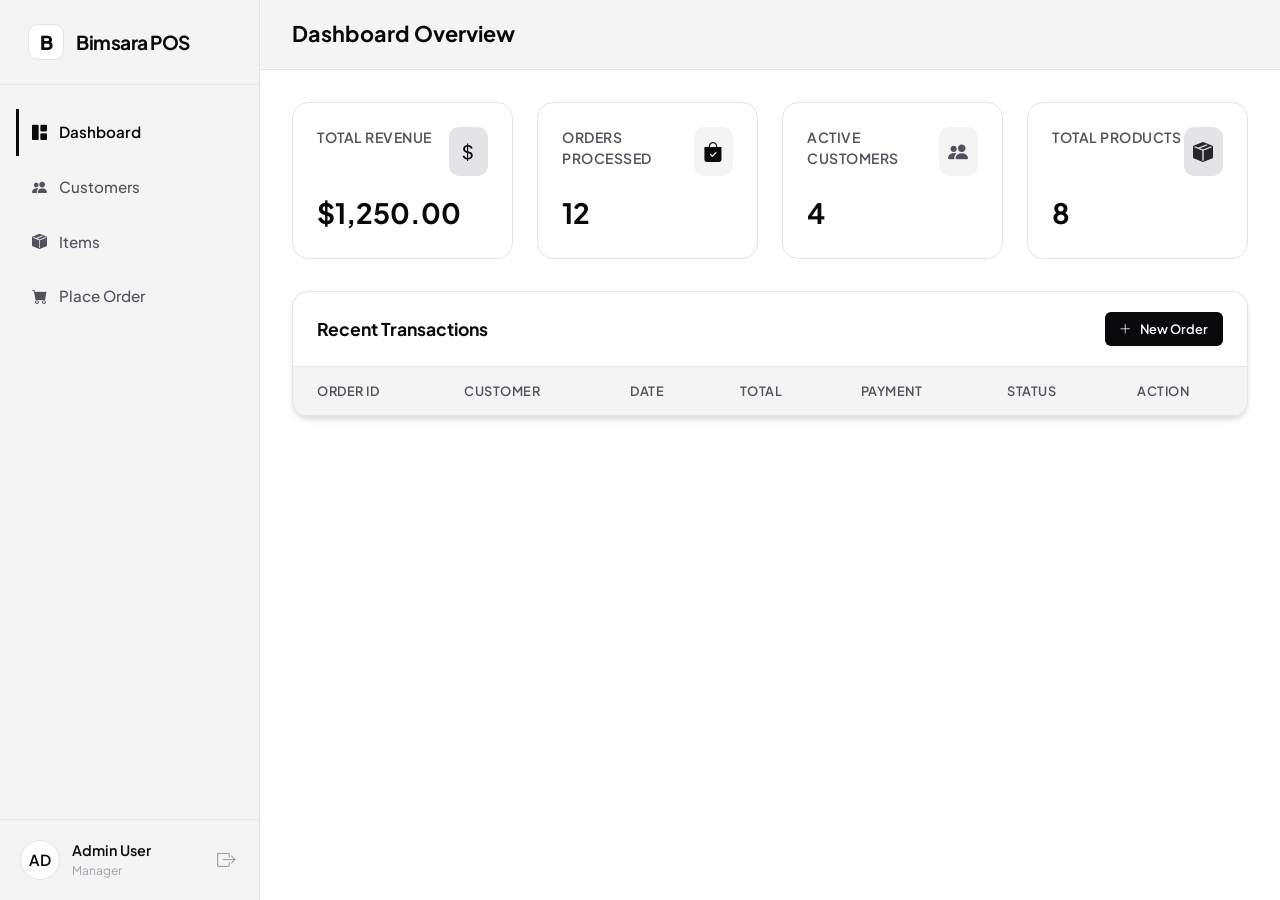
==== commit 06a397a2: "Dashboard Ui Updated!" ====
--- a/dashboard.html
+++ b/dashboard.html
@@ -3,7 +3,7 @@
 <head>
   <meta charset="UTF-8">
   <meta name="viewport" content="width=device-width, initial-scale=1.0">
-  <title>Aura POS - Dashboard</title>
+  <title>Bimsara POS - Dashboard</title>
   <!-- Bootstrap Icons CDN -->
   <link rel="stylesheet" href="https://cdn.jsdelivr.net/npm/bootstrap-icons@1.11.3/font/bootstrap-icons.min.css">
   <!-- Shared CSS -->
@@ -15,8 +15,8 @@
     <!-- Sidebar -->
     <aside class="sidebar">
       <div class="sidebar-logo">
-        <div class="logo-icon">A</div>
-        <span class="logo-text">Aura POS</span>
+        <div class="logo-icon">B</div>
+        <span class="logo-text">Bimsara POS</span>
       </div>
       
       <nav class="sidebar-nav">
@@ -53,26 +53,9 @@
     <!-- Main Wrapper -->
     <div class="main-wrapper">
       <!-- Header -->
-      <header class="main-header">
+      <header class="main-header" style="justify-content: flex-start;">
         <div class="header-title">
           <h1>Dashboard Overview</h1>
-        </div>
-        
-        <div class="header-actions">
-          <div class="search-bar">
-            <i class="bi bi-search"></i>
-            <input type="text" placeholder="Search transactions, products...">
-          </div>
-          
-          <div class="header-date">
-            <i class="bi bi-calendar3"></i>
-            <span>July 14, 2026</span>
-          </div>
-
-          <button class="header-btn" title="Notifications">
-            <i class="bi bi-bell-fill"></i>
-            <span class="notification-badge">3</span>
-          </button>
         </div>
       </header>
 
@@ -82,125 +65,47 @@
         <div class="grid grid-cols-4" style="margin-bottom: 2rem;">
           
           <!-- Card 1 -->
-          <div class="card stat-card">
+          <div class="card stat-card" style="padding-bottom: 1.5rem;">
             <div class="stat-header">
               <span class="stat-title">Total Revenue</span>
               <div class="stat-icon-wrapper success">
                 <i class="bi bi-currency-dollar" style="font-size: 1.25rem;"></i>
               </div>
             </div>
-            <div class="stat-value" id="dash-total-revenue">$0.00</div>
-            <div class="stat-footer">
-              <span class="trend-up"><i class="bi bi-arrow-up-short"></i> +12.5%</span>
-              <span class="stat-desc">from last week</span>
-            </div>
+            <div class="stat-value" style="margin-bottom: 0;">$1,250.00</div>
           </div>
 
           <!-- Card 2 -->
-          <div class="card stat-card">
+          <div class="card stat-card" style="padding-bottom: 1.5rem;">
             <div class="stat-header">
               <span class="stat-title">Orders Processed</span>
               <div class="stat-icon-wrapper primary">
                 <i class="bi bi-bag-check-fill" style="font-size: 1.25rem;"></i>
               </div>
             </div>
-            <div class="stat-value" id="dash-orders-processed">0</div>
-            <div class="stat-footer">
-              <span class="trend-up"><i class="bi bi-arrow-up-short"></i> +8.2%</span>
-              <span class="stat-desc">from last week</span>
-            </div>
+            <div class="stat-value" style="margin-bottom: 0;">12</div>
           </div>
 
           <!-- Card 3 -->
-          <div class="card stat-card">
+          <div class="card stat-card" style="padding-bottom: 1.5rem;">
             <div class="stat-header">
               <span class="stat-title">Active Customers</span>
               <div class="stat-icon-wrapper warning">
                 <i class="bi bi-people-fill" style="font-size: 1.25rem;"></i>
               </div>
             </div>
-            <div class="stat-value" id="dash-active-customers">0</div>
-            <div class="stat-footer">
-              <span class="trend-up"><i class="bi bi-arrow-up-short"></i> +4.1%</span>
-              <span class="stat-desc">from last week</span>
-            </div>
+            <div class="stat-value" style="margin-bottom: 0;">4</div>
           </div>
 
           <!-- Card 4 -->
-          <div class="card stat-card">
+          <div class="card stat-card" style="padding-bottom: 1.5rem;">
             <div class="stat-header">
-              <span class="stat-title">Stock Out Items</span>
+              <span class="stat-title">Total Products</span>
               <div class="stat-icon-wrapper danger">
-                <i class="bi bi-exclamation-triangle-fill" style="font-size: 1.25rem;"></i>
+                <i class="bi bi-box-seam-fill" style="font-size: 1.25rem;"></i>
               </div>
             </div>
-            <div class="stat-value" id="dash-stock-out">0</div>
-            <div class="stat-footer">
-              <span class="trend-down"><i class="bi bi-arrow-down-short"></i> -2.4%</span>
-              <span class="stat-desc">improvement</span>
-            </div>
-          </div>
-
-        </div>
-
-        <!-- Charts and Main Info Section -->
-        <div class="grid grid-cols-3" style="margin-bottom: 2rem;">
-          
-          <!-- Sales Chart Mockup -->
-          <div class="card" style="grid-column: span 2;">
-            <div style="display: flex; justify-content: space-between; align-items: center; margin-bottom: 1.5rem;">
-              <h3 style="font-weight: 700; font-size: 1.1rem;">Weekly Sales Analytics</h3>
-              <select class="form-control" style="width: auto; padding: 0.25rem 2rem 0.25rem 0.75rem; font-size: 0.8rem; background-color: var(--bg-surface);">
-                <option>This Week</option>
-                <option>Last Week</option>
-                <option>This Month</option>
-              </select>
-            </div>
-            
-            <div class="chart-container">
-              <!-- Grid lines -->
-              <div class="chart-grid-line line-25"></div>
-              <div class="chart-grid-line line-50"></div>
-              <div class="chart-grid-line line-75"></div>
-              
-              <!-- Bars -->
-              <div class="chart-bar-wrapper">
-                <div class="chart-bar" style="height: 45%;" data-value="$1,200"></div>
-                <span class="chart-label">Mon</span>
-              </div>
-              <div class="chart-bar-wrapper">
-                <div class="chart-bar" style="height: 60%;" data-value="$1,600"></div>
-                <span class="chart-label">Tue</span>
-              </div>
-              <div class="chart-bar-wrapper">
-                <div class="chart-bar" style="height: 75%;" data-value="$2,100"></div>
-                <span class="chart-label">Wed</span>
-              </div>
-              <div class="chart-bar-wrapper">
-                <div class="chart-bar" style="height: 50%;" data-value="$1,450"></div>
-                <span class="chart-label">Thu</span>
-              </div>
-              <div class="chart-bar-wrapper">
-                <div class="chart-bar" style="height: 90%;" data-value="$2,700"></div>
-                <span class="chart-label">Fri</span>
-              </div>
-              <div class="chart-bar-wrapper">
-                <div class="chart-bar" style="height: 80%;" data-value="$2,350"></div>
-                <span class="chart-label">Sat</span>
-              </div>
-              <div class="chart-bar-wrapper">
-                <div class="chart-bar" style="height: 35%;" data-value="$980"></div>
-                <span class="chart-label">Sun</span>
-              </div>
-            </div>
-          </div>
-
-          <!-- Top Products -->
-          <div class="card">
-            <h3 style="font-weight: 700; font-size: 1.1rem; margin-bottom: 1.25rem;">Top Selling Items</h3>
-            <div style="display: flex; flex-direction: column; gap: 1rem;" id="dash-top-products">
-              <!-- Top products injected here -->
-            </div>
+            <div class="stat-value" style="margin-bottom: 0;">8</div>
           </div>
 
         </div>
@@ -226,8 +131,8 @@
                   <th>Action</th>
                 </tr>
               </thead>
-              <tbody id="dash-recent-transactions">
-                <!-- Transactions injected here -->
+              <tbody>
+                <!-- Transactions will be injected here -->
               </tbody>
             </table>
           </div>
@@ -236,84 +141,5 @@
       </main>
     </div>
   </div>
-
-  <script>
-    function initDashboard() {
-      const items = JSON.parse(localStorage.getItem('items')) || [];
-      const customers = JSON.parse(localStorage.getItem('customers')) || [];
-      const orders = JSON.parse(localStorage.getItem('orders')) || [];
-
-      // Calculate Stats
-      const totalRevenue = orders.reduce((sum, o) => sum + o.total, 0);
-      const ordersProcessed = orders.length;
-      const activeCustomers = customers.filter(c => c.status === 'active').length;
-      const stockOutItems = items.filter(i => i.qty <= 0).length;
-
-      document.getElementById('dash-total-revenue').textContent = '$' + totalRevenue.toLocaleString(undefined, {minimumFractionDigits: 2, maximumFractionDigits: 2});
-      document.getElementById('dash-orders-processed').textContent = ordersProcessed;
-      document.getElementById('dash-active-customers').textContent = activeCustomers;
-      document.getElementById('dash-stock-out').textContent = stockOutItems;
-
-      // Calculate Top Products
-      let itemSales = {};
-      orders.forEach(o => {
-        o.items.forEach(i => {
-          if (!itemSales[i.code]) {
-            itemSales[i.code] = { name: i.name, category: i.category, qty: 0, rev: 0 };
-          }
-          itemSales[i.code].qty += i.cartQty;
-          itemSales[i.code].rev += (i.price * i.cartQty);
-        });
-      });
-
-      const topProducts = Object.values(itemSales).sort((a, b) => b.qty - a.qty).slice(0, 3);
-      const topProductsContainer = document.getElementById('dash-top-products');
-      topProductsContainer.innerHTML = '';
-      
-      if (topProducts.length === 0) {
-        topProductsContainer.innerHTML = '<p style="color: var(--text-muted); font-size: 0.85rem;">No sales data available.</p>';
-      } else {
-        topProducts.forEach((tp, idx) => {
-          topProductsContainer.innerHTML += `
-            <div style="display: flex; align-items: center; gap: 0.75rem; border-bottom: ${idx===2 ? 'none' : '1px solid var(--border-color)'}; padding-bottom: ${idx===2 ? '0' : '0.75rem'};">
-              <div style="width: 2.5rem; height: 2.5rem; background-color: var(--bg-secondary); border-radius: var(--radius-md); display: flex; align-items: center; justify-content: center; font-weight: 800; color: var(--text-primary); border: 1px solid var(--border-color);">0${idx + 1}</div>
-              <div style="flex: 1;">
-                <h4 style="font-size: 0.875rem; font-weight: 700;">${tp.name}</h4>
-                <span style="font-size: 0.75rem; color: var(--text-secondary);">${tp.category} &bull; ${tp.qty} sold</span>
-              </div>
-              <div style="font-weight: 700; font-size: 0.9rem; color: var(--text-primary);">$${tp.rev.toLocaleString(undefined, {minimumFractionDigits: 2, maximumFractionDigits: 2})}</div>
-            </div>
-          `;
-        });
-      }
-
-      // Recent Transactions
-      const recentOrders = [...orders].reverse().slice(0, 5);
-      const tbody = document.getElementById('dash-recent-transactions');
-      tbody.innerHTML = '';
-
-      if (recentOrders.length === 0) {
-        tbody.innerHTML = '<tr><td colspan="7" style="text-align: center; padding: 2rem;">No recent transactions.</td></tr>';
-      } else {
-        recentOrders.forEach(o => {
-          const cust = customers.find(c => c.id === o.customer);
-          const custName = cust ? cust.name : o.customer;
-          tbody.innerHTML += `
-            <tr>
-              <td style="font-weight: bold;">${o.id}</td>
-              <td>${custName}</td>
-              <td style="color: var(--text-secondary);">${o.date}</td>
-              <td style="font-weight: bold;">$${o.total.toFixed(2)}</td>
-              <td><span class="badge badge-success"><i class="bi bi-cash-stack"></i> Cash</span></td>
-              <td><span class="badge badge-success"><span class="status-dot"></span> Completed</span></td>
-              <td><button class="btn btn-secondary btn-sm btn-icon" title="View details (Coming Soon)"><i class="bi bi-eye-fill"></i></button></td>
-            </tr>
-          `;
-        });
-      }
-    }
-
-    initDashboard();
-  </script>
 </body>
 </html>
